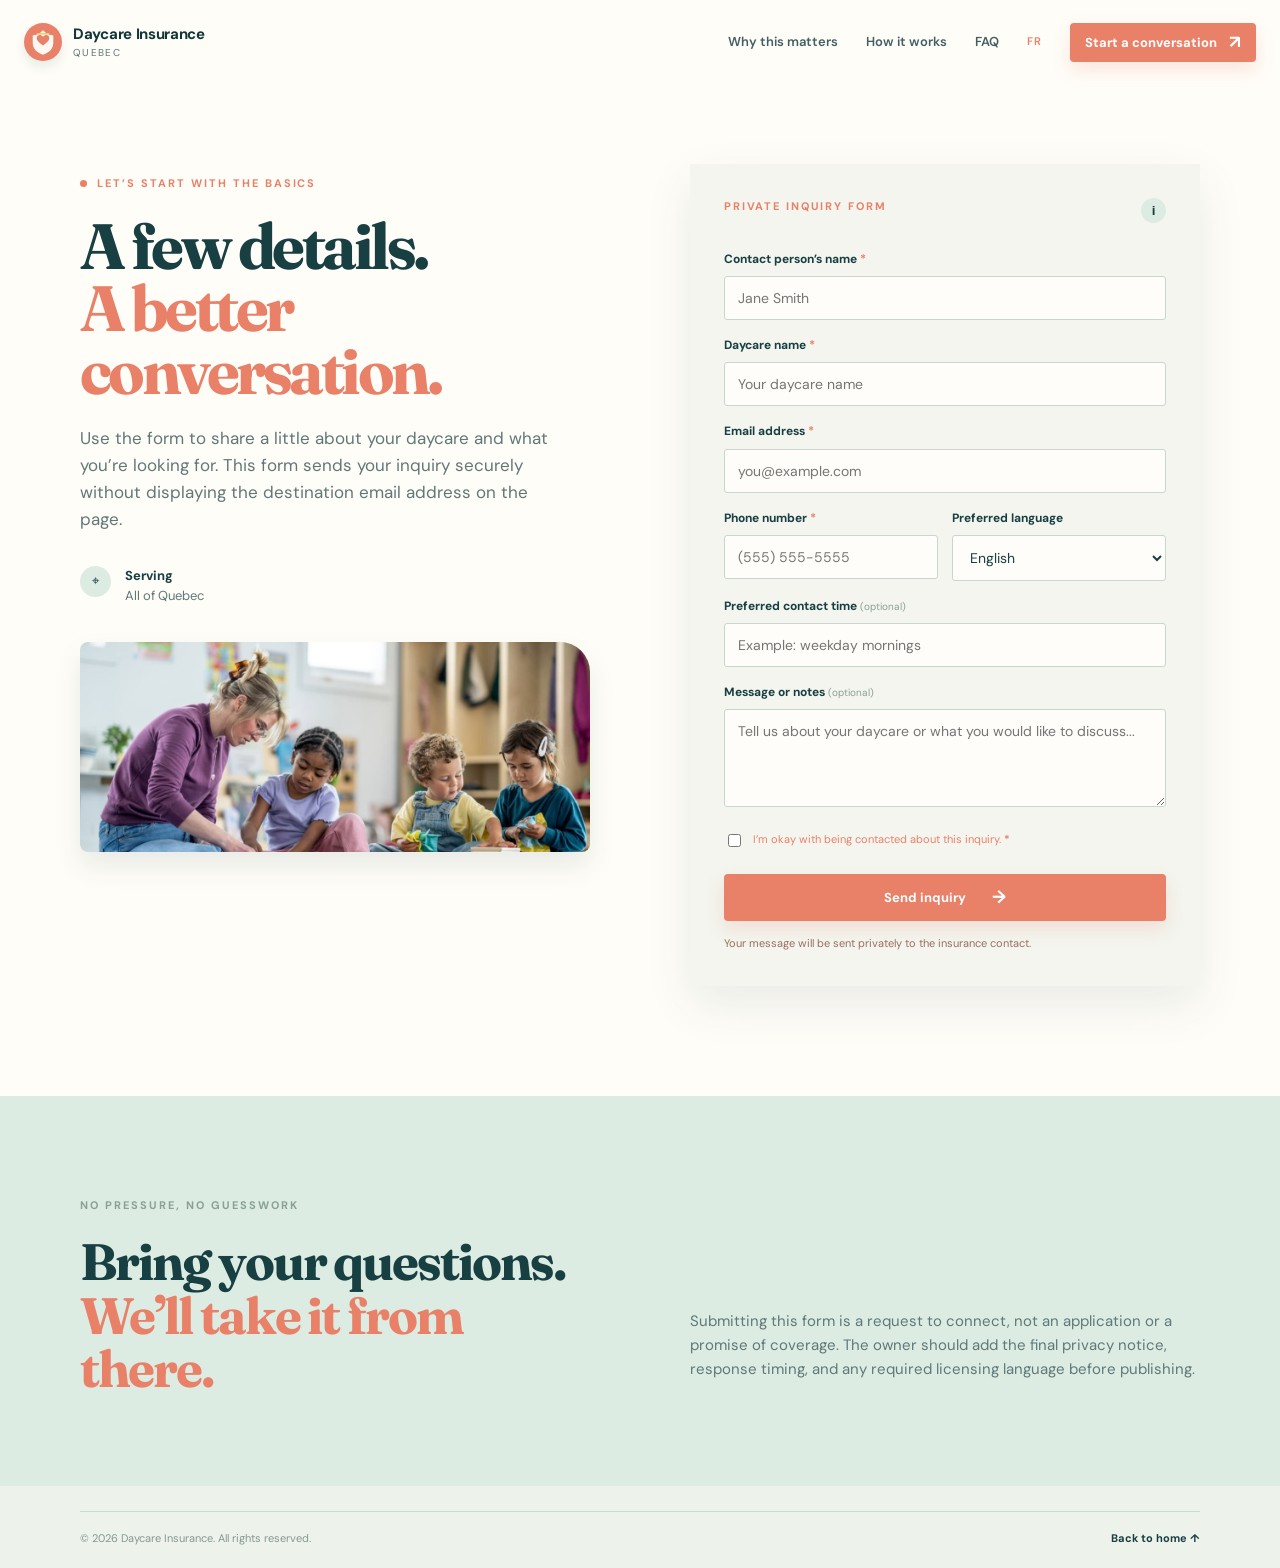
==== contact.html @ 2c11231c "Create Quebec daycare insurance site Co-authored-by: Copilot App <223556219+Copilot@users.noreply.gi" ====
<!doctype html>
<html lang="en">
  <head>
    <meta charset="utf-8" />
    <meta name="viewport" content="width=device-width, initial-scale=1" />
    <meta name="description" content="Contact Daycare Insurance to start a Quebec daycare insurance conversation." />
    <title>Contact | Daycare Insurance</title>
    <link rel="preconnect" href="https://fonts.googleapis.com" />
    <link rel="preconnect" href="https://fonts.gstatic.com" crossorigin />
    <link href="https://fonts.googleapis.com/css2?family=DM+Sans:wght@400;500;600;700&family=Fraunces:opsz,wght@9..144,600;9..144,700&display=swap" rel="stylesheet" />
    <link rel="stylesheet" href="styles.css" />
    <link rel="icon" href="logo.svg" type="image/svg+xml" />
  </head>
  <body class="contact-page">
    <header class="site-header">
      <a class="brand" href="index.html" aria-label="Home"><img class="brand-mark" src="logo.svg" alt="" /><span><strong data-i18n="brandName">Daycare Insurance</strong><small data-i18n="brandRegion">Quebec</small></span></a>
      <nav class="site-nav" aria-label="Main navigation"><a href="index.html#why-us" data-i18n="navWhy">Why this matters</a><a href="index.html#how-it-works" data-i18n="navHow">How it works</a><a href="index.html#faq">FAQ</a><a class="lang-switch" href="#" data-lang-toggle>FR</a><a class="button button-small" href="contact.html" data-i18n="navContact">Start a conversation <span>↗</span></a></nav>
      <button class="menu-toggle" aria-label="Open menu" aria-expanded="false">☰</button>
    </header>
    <main>
      <section class="contact-hero section-shell reveal">
        <div><p class="eyebrow"><span class="eyebrow-dot"></span> <span data-i18n="contactEyebrow">Let’s start with the basics</span></p><h1 data-i18n="contactTitle">A few details.<br /><em>A better conversation.</em></h1><p class="hero-text" data-i18n="contactText">Use the form to share a little about your daycare and what you’re looking for. This form sends your inquiry securely without displaying the destination email address on the page.</p><div class="contact-detail"><span>⌖</span><p><strong data-i18n="contactServingTitle">Serving</strong><br /><span data-i18n="contactServingText">All of Quebec</span></p></div><img class="contact-photo" src="assets/classroom-care.png" alt="Educator guiding children through play and learning" /></div>
        <div class="form-card">
          <div class="form-card-top"><span class="form-kicker" data-i18n="formKicker">Private inquiry form</span><button class="info-button" type="button" data-modal-open aria-label="About this form">i</button></div>
          <form id="contact-form" action="https://formsubmit.co/ajax/roffek9@hotmail.com" method="POST">
            <input type="hidden" name="_subject" value="New daycare insurance inquiry" />
            <input type="hidden" name="_template" value="table" />
            <input type="hidden" name="_captcha" value="true" />
            <input type="text" name="_honey" tabindex="-1" autocomplete="off" class="honeypot" aria-hidden="true" />
            <label for="name" data-i18n="formName">Contact person’s name <span>*</span></label><input id="name" name="contact_name" type="text" autocomplete="name" placeholder="Jane Smith" required />
            <label for="business" data-i18n="formBusiness">Daycare name <span>*</span></label><input id="business" name="daycare_name" type="text" placeholder="Your daycare name" required />
            <label for="email" data-i18n="formEmail">Email address <span>*</span></label><input id="email" name="email" type="email" autocomplete="email" placeholder="you@example.com" required />
            <div class="form-row"><div><label for="phone" data-i18n="formPhone">Phone number <span>*</span></label><input id="phone" name="phone" type="tel" autocomplete="tel" placeholder="(555) 555-5555" required /></div><div><label for="language" data-i18n="formLanguage">Preferred language</label><select id="language" name="preferred_language"><option value="English">English</option><option value="French">Français</option><option value="Either">Either / Les deux</option></select></div></div>
            <label for="time" data-i18n="formTime">Preferred contact time <span class="optional" data-i18n="optional">(optional)</span></label><input id="time" name="preferred_contact_time" type="text" placeholder="Example: weekday mornings" />
            <label for="message" data-i18n="formMessage">Message or notes <span class="optional" data-i18n="optional">(optional)</span></label><textarea id="message" name="message" rows="4" placeholder="Tell us about your daycare or what you would like to discuss..."></textarea>
            <label class="checkbox-label"><input type="checkbox" name="permission" value="Yes" required /><span data-i18n="formConsent">I’m okay with being contacted about this inquiry. <b>*</b></span></label>
            <button class="button button-full" type="submit" data-i18n="formButton">Send inquiry <span>→</span></button>
            <p class="form-status" id="form-status" role="status" data-i18n="formStatus">Your message will be sent privately to the insurance contact.</p>
          </form>
        </div>
      </section>
      <section class="contact-reassurance reveal"><div class="section-shell reassurance-grid"><div><p class="eyebrow eyebrow-dark" data-i18n="reassuranceEyebrow">No pressure, no guesswork</p><h2 data-i18n="reassuranceTitle">Bring your questions.<br /><em>We’ll take it from there.</em></h2></div><p data-i18n="reassuranceText">Submitting this form is a request to connect, not an application or a promise of coverage. The owner should add the final privacy notice, response timing, and any required licensing language before publishing.</p></div></section>
    </main>
    <footer class="site-footer"><div class="section-shell footer-bottom"><span>© <span id="year"></span> Daycare Insurance. All rights reserved.</span><a href="index.html">Back to home ↑</a></div></footer>
    <div class="modal-backdrop" data-modal hidden><div class="modal" role="dialog" aria-modal="true" aria-labelledby="modal-title"><button class="modal-close" type="button" data-modal-close aria-label="Close">×</button><p class="eyebrow">A clear first step</p><h2 id="modal-title">What happens after you send?</h2><p>Your details go through the form relay to the insurance contact. The form does not publish your information. They can then review your note and reach out using the contact details you provide.</p><p class="modal-note">This is an inquiry—not an application, quote, or promise of coverage.</p></div></div>
    <script src="script.js"></script>
  </body>
</html>
---- styles.css ----
:root{--ink:#183f42;--deep:#123537;--cream:#f7f3e9;--paper:#fffdf8;--coral:#e98168;--yellow:#f4c769;--mint:#dcece3;--line:#cbd9d0;--muted:#607878;--serif:"Fraunces",Georgia,serif;--sans:"DM Sans",Arial,sans-serif}
*{box-sizing:border-box}html{scroll-behavior:smooth}body{margin:0;color:var(--ink);background:var(--paper);font:16px/1.6 var(--sans)}a{color:inherit;text-decoration:none}.section-shell{width:min(1120px,calc(100% - 48px));margin-inline:auto}.site-header{height:84px;display:flex;align-items:center;justify-content:space-between;width:min(1240px,calc(100% - 48px));margin:auto}.brand{display:flex;align-items:center;gap:11px;color:var(--deep);line-height:1}.brand strong{display:block;font-size:15px;letter-spacing:-.02em}.brand small{display:block;margin-top:6px;color:var(--muted);font-size:10px;letter-spacing:.13em;text-transform:uppercase}.brand-mark{display:grid;place-items:center;width:34px;height:34px;border-radius:50%;background:var(--coral);color:white;font-size:18px}.site-nav{display:flex;align-items:center;gap:28px;font-size:13px;font-weight:600}.site-nav a:not(.button){color:#426061}.site-nav a:not(.button):hover,.text-link:hover{color:var(--coral)}.button{display:inline-flex;align-items:center;justify-content:center;gap:26px;background:var(--coral);border:0;border-radius:4px;padding:15px 20px;color:#fff;font:700 13px var(--sans);box-shadow:0 8px 18px #e9816830;transition:.2s transform,.2s box-shadow}.button:hover{transform:translateY(-2px);box-shadow:0 12px 24px #e9816840}.button span{font-size:18px;line-height:0}.button-small{padding:11px 15px;gap:12px}.menu-toggle{display:none;border:0;background:none;color:var(--ink);font-size:25px}.hero{display:grid;grid-template-columns:1fr 1fr;gap:65px;align-items:center;min-height:630px;padding-top:30px;padding-bottom:75px}.eyebrow{display:flex;align-items:center;gap:10px;color:var(--coral);font-size:11px;font-weight:700;letter-spacing:.18em;text-transform:uppercase}.eyebrow-dot{width:7px;height:7px;border-radius:50%;background:var(--coral)}.eyebrow-dark{color:#8aa097}.hero h1,.contact-hero h1{font:700 clamp(46px,6vw,78px)/.98 var(--serif);letter-spacing:-.055em;margin:22px 0}.hero h1 em,.contact-hero h1 em,h2 em{color:var(--coral);font-style:normal}.hero-text{max-width:500px;color:var(--muted);font-size:17px}.hero-actions{display:flex;align-items:center;gap:25px;margin-top:29px}.text-link{color:var(--deep);font-size:13px;font-weight:700}.text-link span{margin-left:7px;color:var(--coral);font-size:17px}.hero-note{display:flex;gap:14px;align-items:flex-start;margin-top:48px;padding-top:20px;border-top:1px solid var(--line);max-width:450px;color:var(--muted);font-size:12px}.hero-note p{margin:0}.hero-note strong{color:var(--ink)}.note-icon{display:grid;place-items:center;width:29px;height:29px;border-radius:50%;background:var(--mint);color:var(--ink);font-size:17px}.hero-art{position:relative;min-height:490px;overflow:hidden;border-radius:48% 48% 8px 8px;background:#d7e9e2}.sun{position:absolute;top:56px;right:57px;width:86px;height:86px;border-radius:50%;background:var(--yellow)}.cloud{position:absolute;width:90px;height:18px;border-radius:20px;background:#fff9e9}.cloud:before,.cloud:after{content:"";position:absolute;border-radius:50%;background:inherit}.cloud:before{width:36px;height:36px;left:15px;bottom:2px}.cloud:after{width:27px;height:27px;right:15px;bottom:1px}.cloud-one{top:105px;left:44px}.cloud-two{top:155px;right:20px;transform:scale(.65)}.window{position:absolute;left:57px;top:40px;width:160px;height:170px;border:10px solid #fff9e9;border-bottom-width:15px;background:#aed5d4}.window:before,.window:after{content:"";position:absolute;background:#fff9e9}.window:before{width:8px;height:100%;left:50%;transform:translateX(-50%)}.window:after{height:8px;width:100%;top:53%;transform:translateY(-50%)}.window span{position:absolute;z-index:2;width:20px;height:20px;border-radius:50%;background:var(--yellow);top:35px;left:45px;opacity:.8}.window span+span{top:100px;left:95px;background:var(--coral)}.shelf{position:absolute;left:0;right:0;bottom:140px;height:12px;background:#9e6d54}.shelf:before{content:"";position:absolute;left:18%;right:12%;height:13px;top:21px;background:#b78363}.shelf span{position:absolute;bottom:14px;width:29px;height:39px;border-radius:5px 5px 10px 10px;background:var(--coral);left:20%}.shelf span:nth-child(2){left:43%;height:48px;background:var(--yellow)}.shelf span:nth-child(3){left:68%;height:32px;background:var(--mint)}.rug{position:absolute;left:10%;right:5%;bottom:0;height:150px;border-radius:50% 50% 0 0;background:#f3d9bb}.toy{position:absolute;bottom:78px}.toy-one{left:16%;font-size:38px;color:var(--coral);transform:rotate(15deg)}.toy-two{right:18%;width:43px;height:43px;border-radius:50% 50% 45% 45%;background:var(--yellow)}.person{position:absolute;bottom:72px;width:68px;height:120px}.person i{position:absolute;top:0;left:15px;width:38px;height:38px;border-radius:50%;background:#c98265}.person b{position:absolute;bottom:0;left:0;width:68px;height:88px;border-radius:45% 45% 8px 8px;background:var(--coral)}.person-one{left:28%;transform:scale(.73)}.person-two{right:26%;transform:scale(.83)}.person-two b{background:var(--ink)}.art-label{position:absolute;right:20px;bottom:22px;color:white;font:600 19px/1.1 var(--serif);text-align:right}.intro-band{background:var(--mint);padding:94px 0}.intro-grid{display:grid;grid-template-columns:1fr 1fr;gap:100px;align-items:end}.intro-band h2,.section-heading h2,.process-band h2,.reassurance-grid h2{font:700 clamp(35px,4vw,53px)/1.05 var(--serif);letter-spacing:-.04em;margin:20px 0 0}.intro-copy{font-size:17px;color:var(--ink)}.intro-copy .muted{margin-top:22px;color:#668078;font-size:13px}.audience{padding:110px 0}.section-heading{max-width:650px}.section-heading>p:last-child{color:var(--muted);margin-top:20px}.card-grid{display:grid;grid-template-columns:repeat(3,1fr);gap:18px;margin-top:52px}.feature-card{position:relative;padding:31px;background:#f8f6ef;min-height:280px}.feature-card-accent{background:var(--coral);color:#fff}.card-number{position:absolute;top:26px;right:27px;color:#93aaa1;font-size:11px;font-weight:700}.feature-card-accent .card-number{color:#ffd2c6}.card-icon{display:grid;place-items:center;width:52px;height:52px;margin-bottom:30px;border-radius:50%;background:var(--mint);font-size:25px}.feature-card-accent .card-icon{background:#f6aa91}.feature-card h3{margin:0;font:700 23px var(--serif)}.feature-card p{color:var(--muted);font-size:13px}.feature-card-accent p{color:#fff1e9}.placeholder-tag{display:inline-block;margin-top:10px;border-bottom:1px dashed currentColor;color:#769086;font-size:10px;letter-spacing:.08em;text-transform:uppercase}.feature-card-accent .placeholder-tag{color:#ffe0d6}.process-band{padding:100px 0;background:var(--deep);color:#fff}.process-band .section-shell{display:grid;grid-template-columns:1fr 1fr;gap:100px}.process-band h2{color:#fff}.button-light{margin-top:35px;background:var(--yellow);color:var(--deep);box-shadow:none}.process-list{border-top:1px solid #ffffff35}.process-item{display:grid;grid-template-columns:45px 1fr;gap:22px;padding:25px 0;border-bottom:1px solid #ffffff35}.process-number{color:var(--yellow);font:700 24px var(--serif)}.process-item h3{margin:0;font-size:16px}.process-item p{margin:7px 0 0;color:#b9ccc3;font-size:13px}.faq{padding:105px 0 120px;display:grid;grid-template-columns:.8fr 1.2fr;gap:100px}.faq-list{border-top:1px solid var(--line)}details{border-bottom:1px solid var(--line);padding:20px 0}summary{cursor:pointer;list-style:none;font:600 17px var(--serif)}summary::-webkit-details-marker{display:none}summary:after{content:"+";float:right;font:400 25px var(--sans);color:var(--coral)}details[open] summary:after{content:"−"}details p{max-width:650px;color:var(--muted);font-size:13px;margin:12px 25px 2px 0}.placeholder-copy{color:#9a6f60!important;font-size:12px!important}.site-footer{background:#edf2eb;padding:55px 0 20px}.footer-grid{display:grid;grid-template-columns:1.5fr .7fr .8fr;gap:60px;padding-bottom:55px}.brand-footer{display:inline-flex}.footer-note{max-width:260px;color:var(--muted);font-size:13px;margin-top:25px}.footer-links{display:flex;flex-direction:column;align-items:flex-start;gap:7px;font-size:13px;color:var(--muted)}.footer-links .eyebrow{margin:0 0 10px}.footer-links p{margin:0}.footer-bottom{display:flex;justify-content:space-between;padding-top:18px;border-top:1px solid var(--line);color:#849890;font-size:11px}.contact-hero{display:grid;grid-template-columns:1fr 1fr;gap:100px;padding:80px 0 110px;align-items:start}.contact-hero h1{font-size:clamp(48px,5vw,68px)}.contact-hero .hero-text{max-width:490px}.contact-detail{display:flex;gap:14px;margin-top:32px;color:var(--muted);font-size:13px}.contact-detail>span{display:grid;place-items:center;width:31px;height:31px;background:var(--mint);border-radius:50%;color:var(--ink)}.contact-detail p{margin:0}.contact-detail strong{color:var(--ink)}.form-card{padding:34px;background:#f3f5ee;box-shadow:0 18px 45px #183f4217}.form-card-top{display:flex;justify-content:space-between;margin-bottom:27px}.form-kicker{color:var(--coral);font-size:11px;font-weight:700;letter-spacing:.17em;text-transform:uppercase}.form-spark{color:var(--coral)}label{display:block;margin:16px 0 7px;font-size:12px;font-weight:700}label>span,label b{color:var(--coral)}input,textarea{width:100%;border:1px solid #c8d6cf;border-radius:3px;padding:12px 13px;background:#fffdf9;color:var(--ink);font:14px var(--sans);outline:none}input:focus,textarea:focus{border-color:var(--coral);box-shadow:0 0 0 3px #e9816825}textarea{resize:vertical}.form-row{display:grid;grid-template-columns:1fr 1fr;gap:14px}.checkbox-label{display:flex;align-items:flex-start;gap:9px;font-weight:400;color:var(--muted);font-size:11px}.checkbox-label input{width:auto;margin-top:3px;accent-color:var(--coral)}.button-full{width:100%;margin-top:17px}.form-status{margin:14px 0 0;color:#9a6f60;font-size:11px}.contact-reassurance{background:var(--mint);padding:90px 0}.reassurance-grid{display:grid;grid-template-columns:1fr 1fr;gap:100px;align-items:end}.reassurance-grid>p{color:var(--muted);font-size:15px}.contact-page .site-footer{padding-top:25px}.contact-page .footer-bottom a{color:var(--ink);font-weight:700}
.lang-switch{font-size:11px!important;letter-spacing:.1em;color:var(--coral)!important}.honeypot{position:absolute;left:-10000px;width:1px;height:1px;opacity:0}.form-card select{width:100%;border:1px solid #c8d6cf;border-radius:3px;padding:12px 13px;background:#fffdf9;color:var(--ink);font:14px var(--sans);outline:none}.form-card select:focus{border-color:var(--coral);box-shadow:0 0 0 3px #e9816825}.optional{color:#8aa097!important;font-weight:400;font-size:10px}
@media(max-width:800px){.site-header{height:72px}.site-nav{display:none;position:absolute;z-index:5;top:72px;left:0;right:0;padding:20px 24px 28px;background:var(--paper);box-shadow:0 10px 20px #183f4212;flex-direction:column;align-items:stretch;gap:18px}.site-nav.is-open{display:flex}.site-nav .button{justify-content:space-between}.menu-toggle{display:block}.hero,.intro-grid,.process-band .section-shell,.faq,.contact-hero,.reassurance-grid{grid-template-columns:1fr;gap:45px}.hero{padding-top:50px}.hero-art{min-height:420px}.hero h1{font-size:58px}.card-grid{grid-template-columns:1fr}.audience,.faq{padding:75px 0}.process-band{padding:75px 0}.footer-grid{grid-template-columns:1fr 1fr;gap:35px}.footer-grid>div:first-child{grid-column:1/-1}.footer-bottom{gap:15px;flex-direction:column}.contact-hero{padding:60px 0 80px}.contact-reassurance{padding:70px 0}}
@media(max-width:450px){.section-shell,.site-header{width:min(100% - 34px,1120px)}.hero h1,.contact-hero h1{font-size:48px}.hero-art{min-height:350px}.window{left:25px;transform:scale(.8);transform-origin:top left}.shelf{bottom:112px}.person-one{left:20%}.person-two{right:16%}.hero-actions{align-items:flex-start;flex-direction:column}.footer-grid{grid-template-columns:1fr}.form-row{grid-template-columns:1fr}}
.brand-mark{display:block;width:38px;height:38px;border-radius:50%;box-shadow:0 6px 12px #183f4218}.reveal{opacity:0;transform:translateY(18px);transition:opacity .7s ease,transform .7s ease}.reveal.is-visible{opacity:1;transform:none}.reveal-delay{animation:float-in .9s .15s both}@keyframes float-in{from{opacity:0;transform:translateY(14px) scale(.98)}to{opacity:1;transform:none}}.hero-art{box-shadow:0 24px 50px #183f4218}.feature-card{transition:transform .25s ease,box-shadow .25s ease}.feature-card:hover{transform:translateY(-6px);box-shadow:0 18px 30px #183f4212}.info-button{border:0;background:var(--mint);color:var(--ink);width:25px;height:25px;border-radius:50%;font-weight:700;cursor:pointer}.modal-backdrop{position:fixed;inset:0;z-index:20;display:grid;place-items:center;padding:24px;background:#12353799;backdrop-filter:blur(5px)}.modal-backdrop[hidden]{display:none}.modal{position:relative;width:min(470px,100%);padding:38px;background:var(--paper);box-shadow:0 25px 70px #12353755}.modal h2{margin:12px 0;font:700 34px/1.05 var(--serif);letter-spacing:-.04em}.modal p{color:var(--muted);font-size:14px}.modal-note{padding:13px 15px;background:var(--mint);color:var(--ink)!important;font-size:12px!important}.modal-close{position:absolute;top:15px;right:17px;border:0;background:none;color:var(--ink);font-size:25px;cursor:pointer}
.hero-photo-wrap{position:relative;min-height:490px;overflow:hidden;border-radius:28px 28px 8px 8px;box-shadow:0 24px 50px #183f4218}.hero-photo{display:block;width:100%;height:100%;min-height:490px;object-fit:cover}.photo-caption{position:absolute;right:18px;bottom:18px;max-width:210px;color:#fff;font:600 19px/1.1 var(--serif);text-align:right;text-shadow:0 2px 12px #12353780}.image-story{display:grid;grid-template-columns:1fr 1fr;gap:75px;align-items:center;padding:0 0 110px}.story-photo-wrap{height:360px;overflow:hidden;border-radius:8px 38px 8px 8px;box-shadow:0 18px 35px #183f4218}.story-photo-wrap img,.contact-photo{width:100%;height:100%;display:block;object-fit:cover}.story-copy{max-width:470px}.story-copy h2{font:700 clamp(35px,4vw,53px)/1.05 var(--serif);letter-spacing:-.04em;margin:20px 0}.story-copy>p:not(.eyebrow){color:var(--muted);font-size:15px}.contact-photo{height:210px;margin-top:35px;border-radius:8px 30px 8px 8px;box-shadow:0 14px 28px #183f4218}
@media(max-width:800px){.image-story{grid-template-columns:1fr;gap:35px;padding-bottom:75px}.story-photo-wrap{height:300px}.hero-photo-wrap,.hero-photo{min-height:420px}.contact-photo{height:230px}}
@media(max-width:450px){.hero-photo-wrap,.hero-photo{min-height:350px}.story-photo-wrap{height:250px}.contact-photo{height:190px}}
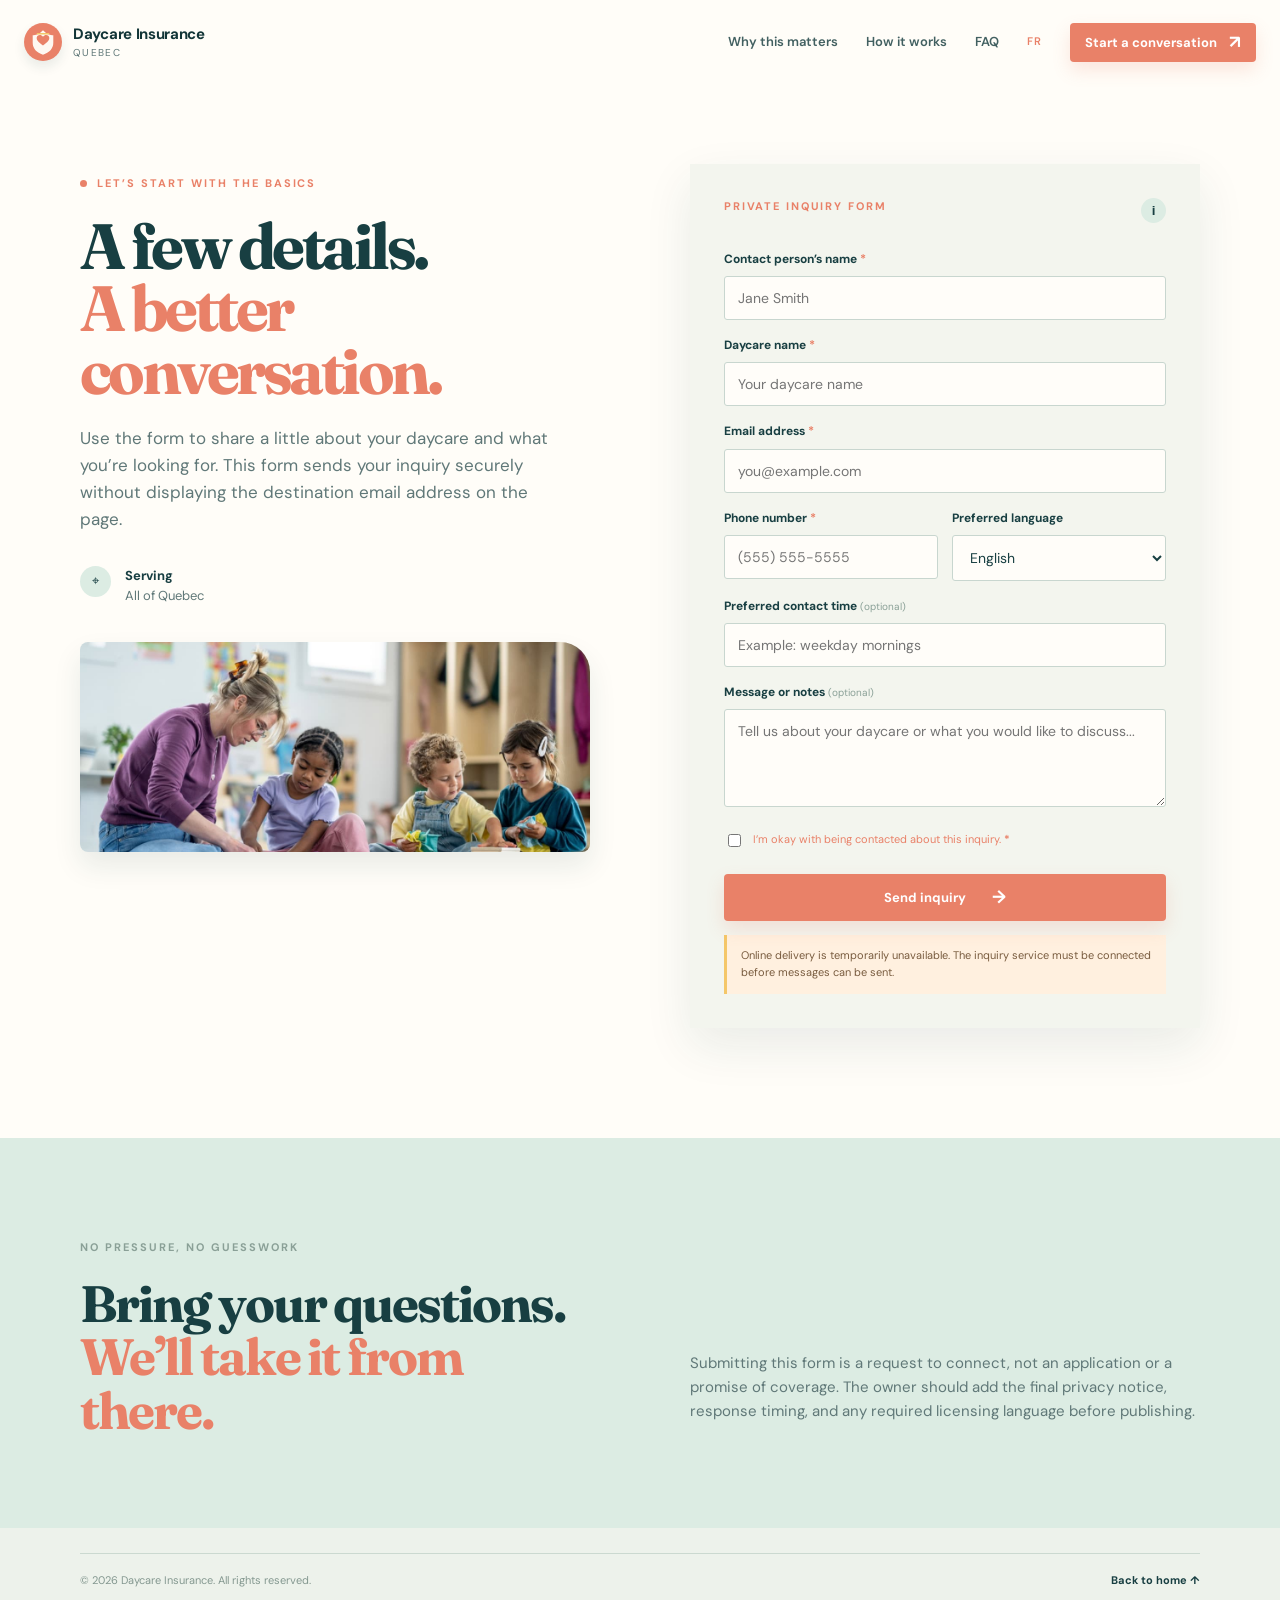
==== commit 30fe561d: "Pause unavailable form delivery safely Co-authored-by: Copilot App <223556219+Copilot@users.noreply." ====
--- a/contact.html
+++ b/contact.html
@@ -22,11 +22,7 @@
         <div><p class="eyebrow"><span class="eyebrow-dot"></span> <span data-i18n="contactEyebrow">Let’s start with the basics</span></p><h1 data-i18n="contactTitle">A few details.<br /><em>A better conversation.</em></h1><p class="hero-text" data-i18n="contactText">Use the form to share a little about your daycare and what you’re looking for. This form sends your inquiry securely without displaying the destination email address on the page.</p><div class="contact-detail"><span>⌖</span><p><strong data-i18n="contactServingTitle">Serving</strong><br /><span data-i18n="contactServingText">All of Quebec</span></p></div><img class="contact-photo" src="assets/classroom-care.png" alt="Educator guiding children through play and learning" /></div>
         <div class="form-card">
           <div class="form-card-top"><span class="form-kicker" data-i18n="formKicker">Private inquiry form</span><button class="info-button" type="button" data-modal-open aria-label="About this form">i</button></div>
-          <form id="contact-form" action="https://formsubmit.co/ajax/roffek9@hotmail.com" method="POST">
-            <input type="hidden" name="_subject" value="New daycare insurance inquiry" />
-            <input type="hidden" name="_template" value="table" />
-            <input type="hidden" name="_captcha" value="true" />
-            <input type="text" name="_honey" tabindex="-1" autocomplete="off" class="honeypot" aria-hidden="true" />
+          <form id="contact-form" data-submit-state="backend-required">
             <label for="name" data-i18n="formName">Contact person’s name <span>*</span></label><input id="name" name="contact_name" type="text" autocomplete="name" placeholder="Jane Smith" required />
             <label for="business" data-i18n="formBusiness">Daycare name <span>*</span></label><input id="business" name="daycare_name" type="text" placeholder="Your daycare name" required />
             <label for="email" data-i18n="formEmail">Email address <span>*</span></label><input id="email" name="email" type="email" autocomplete="email" placeholder="you@example.com" required />
@@ -35,7 +31,7 @@
             <label for="message" data-i18n="formMessage">Message or notes <span class="optional" data-i18n="optional">(optional)</span></label><textarea id="message" name="message" rows="4" placeholder="Tell us about your daycare or what you would like to discuss..."></textarea>
             <label class="checkbox-label"><input type="checkbox" name="permission" value="Yes" required /><span data-i18n="formConsent">I’m okay with being contacted about this inquiry. <b>*</b></span></label>
             <button class="button button-full" type="submit" data-i18n="formButton">Send inquiry <span>→</span></button>
-            <p class="form-status" id="form-status" role="status" data-i18n="formStatus">Your message will be sent privately to the insurance contact.</p>
+            <p class="form-status form-status-warning" id="form-status" role="status" data-i18n="formStatus">Online delivery is temporarily unavailable. The inquiry service must be connected before messages can be sent.</p>
           </form>
         </div>
       </section>
--- a/styles.css
+++ b/styles.css
@@ -3,7 +3,7 @@
 .lang-switch{font-size:11px!important;letter-spacing:.1em;color:var(--coral)!important}.honeypot{position:absolute;left:-10000px;width:1px;height:1px;opacity:0}.form-card select{width:100%;border:1px solid #c8d6cf;border-radius:3px;padding:12px 13px;background:#fffdf9;color:var(--ink);font:14px var(--sans);outline:none}.form-card select:focus{border-color:var(--coral);box-shadow:0 0 0 3px #e9816825}.optional{color:#8aa097!important;font-weight:400;font-size:10px}
 @media(max-width:800px){.site-header{height:72px}.site-nav{display:none;position:absolute;z-index:5;top:72px;left:0;right:0;padding:20px 24px 28px;background:var(--paper);box-shadow:0 10px 20px #183f4212;flex-direction:column;align-items:stretch;gap:18px}.site-nav.is-open{display:flex}.site-nav .button{justify-content:space-between}.menu-toggle{display:block}.hero,.intro-grid,.process-band .section-shell,.faq,.contact-hero,.reassurance-grid{grid-template-columns:1fr;gap:45px}.hero{padding-top:50px}.hero-art{min-height:420px}.hero h1{font-size:58px}.card-grid{grid-template-columns:1fr}.audience,.faq{padding:75px 0}.process-band{padding:75px 0}.footer-grid{grid-template-columns:1fr 1fr;gap:35px}.footer-grid>div:first-child{grid-column:1/-1}.footer-bottom{gap:15px;flex-direction:column}.contact-hero{padding:60px 0 80px}.contact-reassurance{padding:70px 0}}
 @media(max-width:450px){.section-shell,.site-header{width:min(100% - 34px,1120px)}.hero h1,.contact-hero h1{font-size:48px}.hero-art{min-height:350px}.window{left:25px;transform:scale(.8);transform-origin:top left}.shelf{bottom:112px}.person-one{left:20%}.person-two{right:16%}.hero-actions{align-items:flex-start;flex-direction:column}.footer-grid{grid-template-columns:1fr}.form-row{grid-template-columns:1fr}}
-.brand-mark{display:block;width:38px;height:38px;border-radius:50%;box-shadow:0 6px 12px #183f4218}.reveal{opacity:0;transform:translateY(18px);transition:opacity .7s ease,transform .7s ease}.reveal.is-visible{opacity:1;transform:none}.reveal-delay{animation:float-in .9s .15s both}@keyframes float-in{from{opacity:0;transform:translateY(14px) scale(.98)}to{opacity:1;transform:none}}.hero-art{box-shadow:0 24px 50px #183f4218}.feature-card{transition:transform .25s ease,box-shadow .25s ease}.feature-card:hover{transform:translateY(-6px);box-shadow:0 18px 30px #183f4212}.info-button{border:0;background:var(--mint);color:var(--ink);width:25px;height:25px;border-radius:50%;font-weight:700;cursor:pointer}.modal-backdrop{position:fixed;inset:0;z-index:20;display:grid;place-items:center;padding:24px;background:#12353799;backdrop-filter:blur(5px)}.modal-backdrop[hidden]{display:none}.modal{position:relative;width:min(470px,100%);padding:38px;background:var(--paper);box-shadow:0 25px 70px #12353755}.modal h2{margin:12px 0;font:700 34px/1.05 var(--serif);letter-spacing:-.04em}.modal p{color:var(--muted);font-size:14px}.modal-note{padding:13px 15px;background:var(--mint);color:var(--ink)!important;font-size:12px!important}.modal-close{position:absolute;top:15px;right:17px;border:0;background:none;color:var(--ink);font-size:25px;cursor:pointer}
+.brand-mark{display:block;width:38px;height:38px;border-radius:50%;box-shadow:0 6px 12px #183f4218}.form-status-warning{padding:12px 14px;background:#fff0df;border-left:3px solid var(--yellow);color:#795c3f!important}.reveal{opacity:0;transform:translateY(18px);transition:opacity .7s ease,transform .7s ease}.reveal.is-visible{opacity:1;transform:none}.reveal-delay{animation:float-in .9s .15s both}@keyframes float-in{from{opacity:0;transform:translateY(14px) scale(.98)}to{opacity:1;transform:none}}.hero-art{box-shadow:0 24px 50px #183f4218}.feature-card{transition:transform .25s ease,box-shadow .25s ease}.feature-card:hover{transform:translateY(-6px);box-shadow:0 18px 30px #183f4212}.info-button{border:0;background:var(--mint);color:var(--ink);width:25px;height:25px;border-radius:50%;font-weight:700;cursor:pointer}.modal-backdrop{position:fixed;inset:0;z-index:20;display:grid;place-items:center;padding:24px;background:#12353799;backdrop-filter:blur(5px)}.modal-backdrop[hidden]{display:none}.modal{position:relative;width:min(470px,100%);padding:38px;background:var(--paper);box-shadow:0 25px 70px #12353755}.modal h2{margin:12px 0;font:700 34px/1.05 var(--serif);letter-spacing:-.04em}.modal p{color:var(--muted);font-size:14px}.modal-note{padding:13px 15px;background:var(--mint);color:var(--ink)!important;font-size:12px!important}.modal-close{position:absolute;top:15px;right:17px;border:0;background:none;color:var(--ink);font-size:25px;cursor:pointer}
 .hero-photo-wrap{position:relative;min-height:490px;overflow:hidden;border-radius:28px 28px 8px 8px;box-shadow:0 24px 50px #183f4218}.hero-photo{display:block;width:100%;height:100%;min-height:490px;object-fit:cover}.photo-caption{position:absolute;right:18px;bottom:18px;max-width:210px;color:#fff;font:600 19px/1.1 var(--serif);text-align:right;text-shadow:0 2px 12px #12353780}.image-story{display:grid;grid-template-columns:1fr 1fr;gap:75px;align-items:center;padding:0 0 110px}.story-photo-wrap{height:360px;overflow:hidden;border-radius:8px 38px 8px 8px;box-shadow:0 18px 35px #183f4218}.story-photo-wrap img,.contact-photo{width:100%;height:100%;display:block;object-fit:cover}.story-copy{max-width:470px}.story-copy h2{font:700 clamp(35px,4vw,53px)/1.05 var(--serif);letter-spacing:-.04em;margin:20px 0}.story-copy>p:not(.eyebrow){color:var(--muted);font-size:15px}.contact-photo{height:210px;margin-top:35px;border-radius:8px 30px 8px 8px;box-shadow:0 14px 28px #183f4218}
 @media(max-width:800px){.image-story{grid-template-columns:1fr;gap:35px;padding-bottom:75px}.story-photo-wrap{height:300px}.hero-photo-wrap,.hero-photo{min-height:420px}.contact-photo{height:230px}}
 @media(max-width:450px){.hero-photo-wrap,.hero-photo{min-height:350px}.story-photo-wrap{height:250px}.contact-photo{height:190px}}
